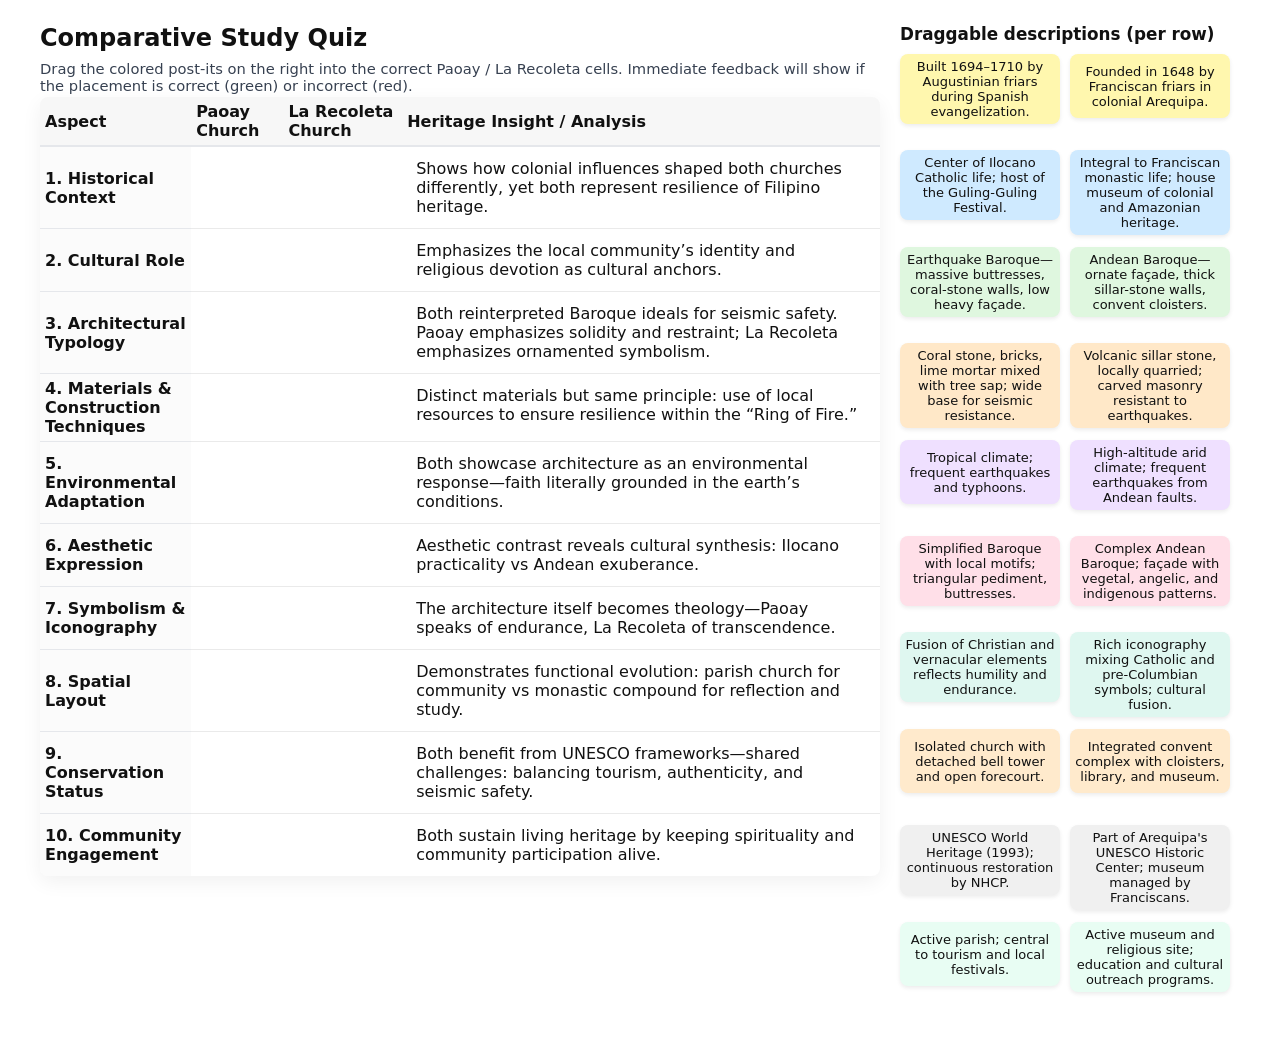
==== comparative_table.html @ d10fb911 "Adjust padding and margin in comparative_table.html Reduced padding for table headers and post-it no" ====
<!DOCTYPE html>
<html lang="en">
<head>
<meta charset="utf-8" />
<meta name="viewport" content="width=device-width,initial-scale=1" />
<title>Comparative Study — Drag & Drop Quiz</title>
<style>
  :root{
    --bg: #ffffff;
    --accent: #007bff;
    --success: #22c55e33;
    --error: #ef444433;
  }
  *{box-sizing:border-box}
  body{font-family: 'Inter', system-ui, -apple-system, 'Segoe UI', Roboto, 'Helvetica Neue', Arial; background:var(--bg); margin:0; padding:24px; color:#111}

  .wrap{max-width:1200px;margin:0 auto;display:flex;gap:20px;align-items:flex-start}

  /* TABLE column */
  .table-panel{flex:1}
  table{width:100%;border-collapse:collapse;background:#fff;border-radius:8px;overflow:hidden;box-shadow:0 6px 20px rgba(0,0,0,0.06)}
  thead th{background:#f7f7f7;padding:5px 5px;text-align:left;border-bottom:2px solid #e5e7eb}
  tbody th{background:#fbfbfb;padding:5px 5px;border-top:1px solid #e5e7eb;text-align:left;width:18%}
  td{padding:12px 14px;min-height:84px;border-top:1px solid #eaeaea;vertical-align:top;position:relative}
  td.dropzone{background:transparent}

  /* hover / result states */
  td.dropzone.hover{outline:3px dashed var(--accent)}
  td.dropzone.correct{outline:4px solid rgba(34,197,94,0.18);background:#ecfdf5}
  td.dropzone.incorrect{outline:4px solid rgba(239,68,68,0.12);background:#fff1f2}

  /* Post-it column */
  .postits-panel{width:340px}
  .postits-panel h3{margin:0 0 10px 0;font-size:1.05rem}
  .postit-row{display:flex;gap:10px;align-items:flex-start;margin-bottom:12px;min-height:84px}

  .postit{
    width:160px;min-height:64px;padding:5px;border-radius:8px;box-shadow:0 2px 4px rgba(0,0,0,0.08);cursor:grab;user-select:none;display:flex;align-items:center;justify-content:center;text-align:center;font-size:13px;transition:transform 150ms ease, box-shadow 150ms ease
  }
  .postit:active{cursor:grabbing}
  .postit.locked{opacity:0.9;cursor:default;box-shadow:0 2px 6px rgba(0,0,0,0.06)}

  /* colors per row */
  .c-1{background:#fff7ae}
  .c-2{background:#cfeaff}
  .c-3{background:#dff7df}
  .c-4{background:#ffe8c8}
  .c-5{background:#efe0ff}
  .c-6{background:#ffdfe8}
  .c-7{background:#dff7f0}
  .c-8{background:#ffeacc}
  .c-9{background:#f0f0f0}
  .c-10{background:#e8fdf3}

  /* tilted look: keep slight rotation preserved when moved */
  .postit[data-rot]{transform: rotate(var(--rot, 0deg))}

  /* small helper */
  .note{font-size:0.92rem;color:#374151;margin-bottom:3px}

  @media (max-width:980px){.wrap{flex-direction:column}.postits-panel{width:100%}}
</style>
</head>
<body>
  <div class="wrap">

    <div class="table-panel">
      <h2 style="margin:0 0 8px">Comparative Study Quiz</h2>
      <div class="note">Drag the colored post-its on the right into the correct Paoay / La Recoleta cells. Immediate feedback will show if the placement is correct (green) or incorrect (red).</div>

      <table aria-label="Comparative study quiz">
        <thead>
          <tr>
            <th>Aspect</th>
            <th>Paoay Church</th>
            <th>La Recoleta Church</th>
            <th>Heritage Insight / Analysis</th>
          </tr>
        </thead>
        <tbody>
          <tr>
            <th scope="row">1. Historical Context</th>
            <td class="dropzone" data-accept="Built 1694–1710 by Augustinian friars during Spanish evangelization."></td>
            <td class="dropzone" data-accept="Founded in 1648 by Franciscan friars in colonial Arequipa."></td>
            <td>Shows how colonial influences shaped both churches differently, yet both represent resilience of Filipino heritage.</td>
          </tr>

          <tr>
            <th scope="row">2. Cultural Role</th>
            <td class="dropzone" data-accept="Center of Ilocano Catholic life; host of the Guling-Guling Festival."></td>
            <td class="dropzone" data-accept="Integral to Franciscan monastic life; house museum of colonial and Amazonian heritage."></td>
            <td>Emphasizes the local community’s identity and religious devotion as cultural anchors.</td>
          </tr>

          <tr>
            <th scope="row">3. Architectural Typology</th>
            <td class="dropzone" data-accept="Earthquake Baroque—massive buttresses, coral-stone walls, low heavy façade."></td>
            <td class="dropzone" data-accept="Andean Baroque—ornate façade, thick sillar-stone walls, convent cloisters."></td>
            <td>Both reinterpreted Baroque ideals for seismic safety. Paoay emphasizes solidity and restraint; La Recoleta emphasizes ornamented symbolism.</td>
          </tr>

          <tr>
            <th scope="row">4. Materials & Construction Techniques</th>
            <td class="dropzone" data-accept="Coral stone, bricks, lime mortar mixed with tree sap; wide base for seismic resistance."></td>
            <td class="dropzone" data-accept="Volcanic sillar stone, locally quarried; carved masonry resistant to earthquakes."></td>
            <td>Distinct materials but same principle: use of local resources to ensure resilience within the “Ring of Fire.”</td>
          </tr>

          <tr>
            <th scope="row">5. Environmental Adaptation</th>
            <td class="dropzone" data-accept="Tropical climate; frequent earthquakes and typhoons."></td>
            <td class="dropzone" data-accept="High-altitude arid climate; frequent earthquakes from Andean faults."></td>
            <td>Both showcase architecture as an environmental response—faith literally grounded in the earth’s conditions.</td>
          </tr>

          <tr>
            <th scope="row">6. Aesthetic Expression</th>
            <td class="dropzone" data-accept="Simplified Baroque with local motifs; triangular pediment, buttresses."></td>
            <td class="dropzone" data-accept="Complex Andean Baroque; façade with vegetal, angelic, and indigenous patterns."></td>
            <td>Aesthetic contrast reveals cultural synthesis: Ilocano practicality vs Andean exuberance.</td>
          </tr>

          <tr>
            <th scope="row">7. Symbolism & Iconography</th>
            <td class="dropzone" data-accept="Fusion of Christian and vernacular elements reflects humility and endurance."></td>
            <td class="dropzone" data-accept="Rich iconography mixing Catholic and pre-Columbian symbols; cultural fusion."></td>
            <td>The architecture itself becomes theology—Paoay speaks of endurance, La Recoleta of transcendence.</td>
          </tr>

          <tr>
            <th scope="row">8. Spatial Layout</th>
            <td class="dropzone" data-accept="Isolated church with detached bell tower and open forecourt."></td>
            <td class="dropzone" data-accept="Integrated convent complex with cloisters, library, and museum."></td>
            <td>Demonstrates functional evolution: parish church for community vs monastic compound for reflection and study.</td>
          </tr>

          <tr>
            <th scope="row">9. Conservation Status</th>
            <td class="dropzone" data-accept="UNESCO World Heritage (1993); continuous restoration by NHCP."></td>
            <td class="dropzone" data-accept="Part of Arequipa's UNESCO Historic Center; museum managed by Franciscans."></td>
            <td>Both benefit from UNESCO frameworks—shared challenges: balancing tourism, authenticity, and seismic safety.</td>
          </tr>

          <tr>
            <th scope="row">10. Community Engagement</th>
            <td class="dropzone" data-accept="Active parish; central to tourism and local festivals."></td>
            <td class="dropzone" data-accept="Active museum and religious site; education and cultural outreach programs."></td>
            <td>Both sustain living heritage by keeping spirituality and community participation alive.</td>
          </tr>

        </tbody>
      </table>
    </div>

    <aside class="postits-panel">
      <h3>Draggable descriptions (per row)</h3>

      <!-- For alignment we create a postit-row per table row. Each contains two post-its. -->

      <div class="postit-row" data-row="1">
        <div class="postit c-1" draggable="true" data-target="Built 1694–1710 by Augustinian friars during Spanish evangelization." style="--rot:-3deg">Built 1694–1710 by Augustinian friars during Spanish evangelization.</div>
        <div class="postit c-1" draggable="true" data-target="Founded in 1648 by Franciscan friars in colonial Arequipa." style="--rot:2.5deg">Founded in 1648 by Franciscan friars in colonial Arequipa.</div>
      </div>

      <div class="postit-row" data-row="2">
        <div class="postit c-2" draggable="true" data-target="Center of Ilocano Catholic life; host of the Guling-Guling Festival." style="--rot:1.8deg">Center of Ilocano Catholic life; host of the Guling-Guling Festival.</div>
        <div class="postit c-2" draggable="true" data-target="Integral to Franciscan monastic life; house museum of colonial and Amazonian heritage." style="--rot:-2deg">Integral to Franciscan monastic life; house museum of colonial and Amazonian heritage.</div>
      </div>

      <div class="postit-row" data-row="3">
        <div class="postit c-3" draggable="true" data-target="Earthquake Baroque—massive buttresses, coral-stone walls, low heavy façade." style="--rot:-1.5deg">Earthquake Baroque—massive buttresses, coral-stone walls, low heavy façade.</div>
        <div class="postit c-3" draggable="true" data-target="Andean Baroque—ornate façade, thick sillar-stone walls, convent cloisters." style="--rot:2deg">Andean Baroque—ornate façade, thick sillar-stone walls, convent cloisters.</div>
      </div>

      <div class="postit-row" data-row="4">
        <div class="postit c-4" draggable="true" data-target="Coral stone, bricks, lime mortar mixed with tree sap; wide base for seismic resistance." style="--rot:2deg">Coral stone, bricks, lime mortar mixed with tree sap; wide base for seismic resistance.</div>
        <div class="postit c-4" draggable="true" data-target="Volcanic sillar stone, locally quarried; carved masonry resistant to earthquakes." style="--rot:-2.5deg">Volcanic sillar stone, locally quarried; carved masonry resistant to earthquakes.</div>
      </div>

      <div class="postit-row" data-row="5">
        <div class="postit c-5" draggable="true" data-target="Tropical climate; frequent earthquakes and typhoons." style="--rot:-2deg">Tropical climate; frequent earthquakes and typhoons.</div>
        <div class="postit c-5" draggable="true" data-target="High-altitude arid climate; frequent earthquakes from Andean faults." style="--rot:1.2deg">High-altitude arid climate; frequent earthquakes from Andean faults.</div>
      </div>

      <div class="postit-row" data-row="6">
        <div class="postit c-6" draggable="true" data-target="Simplified Baroque with local motifs; triangular pediment, buttresses." style="--rot:1.5deg">Simplified Baroque with local motifs; triangular pediment, buttresses.</div>
        <div class="postit c-6" draggable="true" data-target="Complex Andean Baroque; façade with vegetal, angelic, and indigenous patterns." style="--rot:-1deg">Complex Andean Baroque; façade with vegetal, angelic, and indigenous patterns.</div>
      </div>

      <div class="postit-row" data-row="7">
        <div class="postit c-7" draggable="true" data-target="Fusion of Christian and vernacular elements reflects humility and endurance." style="--rot:2deg">Fusion of Christian and vernacular elements reflects humility and endurance.</div>
        <div class="postit c-7" draggable="true" data-target="Rich iconography mixing Catholic and pre-Columbian symbols; cultural fusion." style="--rot:-2deg">Rich iconography mixing Catholic and pre-Columbian symbols; cultural fusion.</div>
      </div>

      <div class="postit-row" data-row="8">
        <div class="postit c-8" draggable="true" data-target="Isolated church with detached bell tower and open forecourt." style="--rot:-1.75deg">Isolated church with detached bell tower and open forecourt.</div>
        <div class="postit c-8" draggable="true" data-target="Integrated convent complex with cloisters, library, and museum." style="--rot:1.6deg">Integrated convent complex with cloisters, library, and museum.</div>
      </div>

      <div class="postit-row" data-row="9">
        <div class="postit c-9" draggable="true" data-target="UNESCO World Heritage (1993); continuous restoration by NHCP." style="--rot:2deg">UNESCO World Heritage (1993); continuous restoration by NHCP.</div>
        <div class="postit c-9" draggable="true" data-target="Part of Arequipa's UNESCO Historic Center; museum managed by Franciscans." style="--rot:-1.25deg">Part of Arequipa's UNESCO Historic Center; museum managed by Franciscans.</div>
      </div>

      <div class="postit-row" data-row="10">
        <div class="postit c-10" draggable="true" data-target="Active parish; central to tourism and local festivals." style="--rot:-2deg">Active parish; central to tourism and local festivals.</div>
        <div class="postit c-10" draggable="true" data-target="Active museum and religious site; education and cultural outreach programs." style="--rot:1.25deg">Active museum and religious site; education and cultural outreach programs.</div>
      </div>

    </aside>
  </div>

<script>
// drag & drop logic
const postits = Array.from(document.querySelectorAll('.postit'));
const dropzones = Array.from(document.querySelectorAll('td.dropzone'));

// store original parent so wrong answers return
postits.forEach(p => { p.dataset.origin = p.parentElement.getAttribute('data-row'); });

// set rotation style variable
postits.forEach(p => {
  const rot = p.style.getPropertyValue('--rot') || p.getAttribute('style').match(/--rot:([^;]+)deg/)?.[1] || '0';
  p.style.setProperty('--rot', (rot.includes('deg')?rot:rot + 'deg'));
});

postits.forEach(p => {
  p.addEventListener('dragstart', e => {
    if (p.classList.contains('locked')) { e.preventDefault(); return }
    e.dataTransfer.setData('text/plain', p.dataset.target);
    e.dataTransfer.setData('text/id', Array.from(postits).indexOf(p));
    setTimeout(() => p.style.opacity = '0.45', 0);
  });
  p.addEventListener('dragend', () => p.style.opacity = '1');
});

dropzones.forEach(zone => {
  zone.addEventListener('dragover', e => { e.preventDefault(); zone.classList.add('hover'); });
  zone.addEventListener('dragleave', () => zone.classList.remove('hover'));
  zone.addEventListener('drop', e => {
    e.preventDefault();
    zone.classList.remove('hover');

    const payload = e.dataTransfer.getData('text/plain');
    const idx = e.dataTransfer.getData('text/id');
    const dragged = postits[idx];
    if (!dragged) return;

    // check accept match
    const accept = zone.dataset.accept?.trim();
    if (accept && accept === payload.trim()) {
      // correct: snap in and lock
      zone.textContent = '';
      zone.appendChild(dragged);
      dragged.classList.add('locked');
      dragged.setAttribute('draggable', 'false');
      zone.classList.remove('incorrect');
      zone.classList.add('correct');

      // keep rotation
      dragged.style.transform = getComputedStyle(dragged).getPropertyValue('transform');

    } else {
      // incorrect: flash red then return
      zone.classList.add('incorrect');
      setTimeout(() => zone.classList.remove('incorrect'), 800);

      // return dragged to original container (postit-row)
      const originRow = document.querySelector('.postit-row[data-row="' + dragged.dataset.origin + '"]');
      if (originRow) originRow.appendChild(dragged);
    }
  });
});
</script>
</body>
</html>
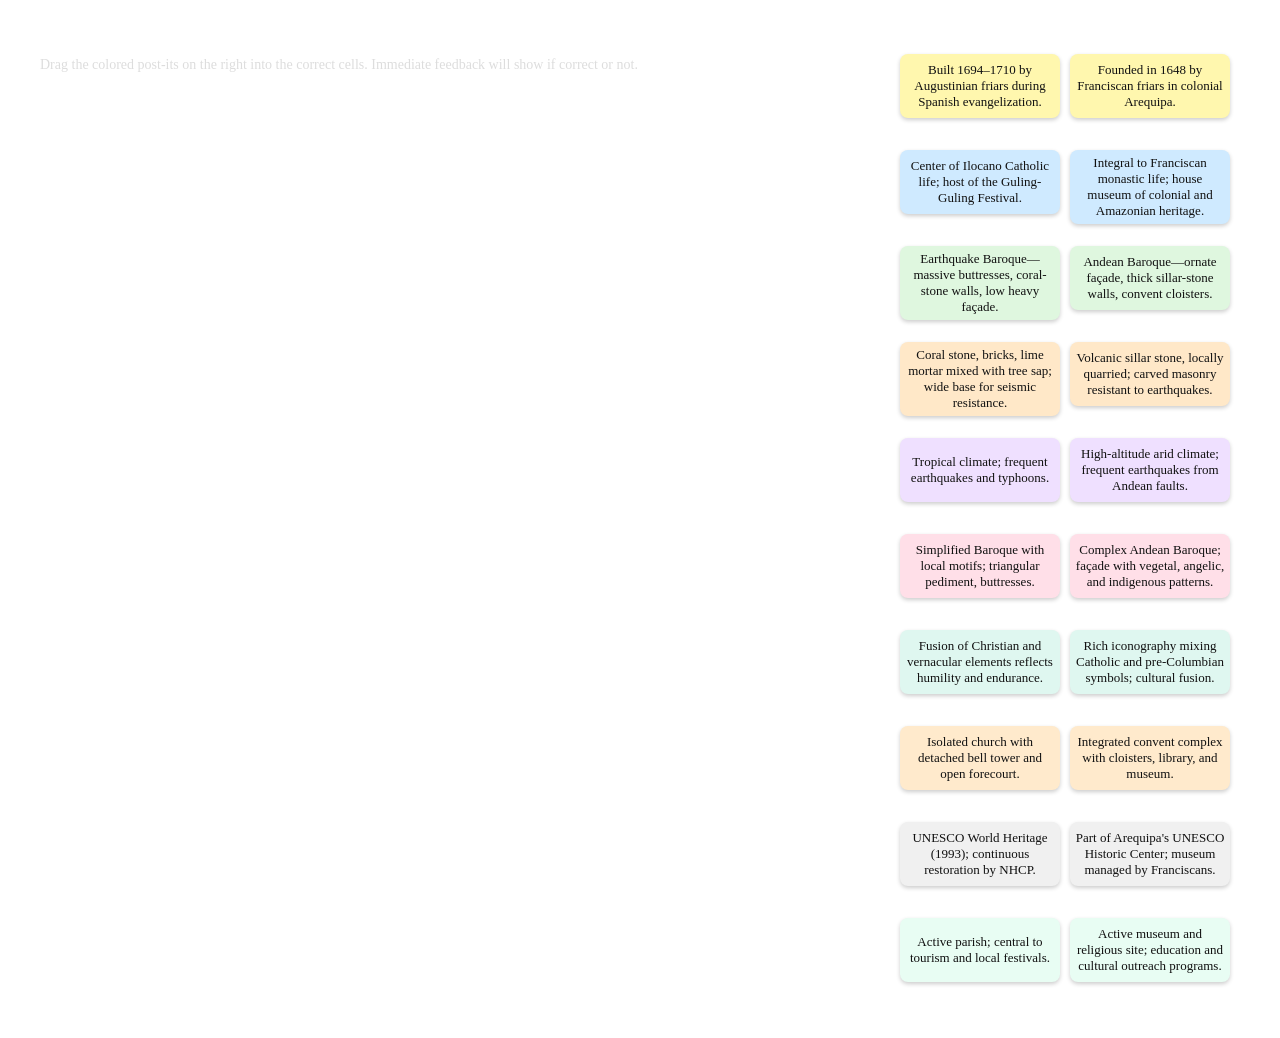
==== commit 17010387: "Update comparative_table.html" ====
--- a/comparative_table.html
+++ b/comparative_table.html
@@ -5,60 +5,120 @@
 <meta name="viewport" content="width=device-width,initial-scale=1" />
 <title>Comparative Study — Drag & Drop Quiz</title>
 <style>
-  :root{
-    --bg: #ffffff;
+  :root {
     --accent: #007bff;
     --success: #22c55e33;
     --error: #ef444433;
   }
-  *{box-sizing:border-box}
-  body{font-family: 'Inter', system-ui, -apple-system, 'Segoe UI', Roboto, 'Helvetica Neue', Arial; background:var(--bg); margin:0; padding:24px; color:#111}
-
-  .wrap{max-width:1200px;margin:0 auto;display:flex;gap:20px;align-items:flex-start}
+  * { box-sizing: border-box; }
+  body {
+    font-family: 'Georgia', 'Times New Roman', serif;
+    background: transparent;
+    margin: 0;
+    padding: 24px;
+    color: #fff;
+    font-size: 14px;
+  }
+
+  .wrap {
+    max-width: 1200px;
+    margin: 0 auto;
+    display: flex;
+    gap: 20px;
+    align-items: flex-start;
+  }
 
   /* TABLE column */
-  .table-panel{flex:1}
-  table{width:100%;border-collapse:collapse;background:#fff;border-radius:8px;overflow:hidden;box-shadow:0 6px 20px rgba(0,0,0,0.06)}
-  thead th{background:#f7f7f7;padding:5px 5px;text-align:left;border-bottom:2px solid #e5e7eb}
-  tbody th{background:#fbfbfb;padding:5px 5px;border-top:1px solid #e5e7eb;text-align:left;width:18%}
-  td{padding:12px 14px;min-height:84px;border-top:1px solid #eaeaea;vertical-align:top;position:relative}
-  td.dropzone{background:transparent}
+  .table-panel { flex: 1; }
+  table {
+    width: 100%;
+    border-collapse: collapse;
+    background: transparent;
+    border-radius: 8px;
+    overflow: hidden;
+    box-shadow: 0 6px 20px rgba(255,255,255,0.1);
+    border: 1px solid rgba(255,255,255,0.2);
+  }
+  thead th {
+    background: rgba(255,255,255,0.08);
+    padding: 5px;
+    text-align: left;
+    border-bottom: 2px solid rgba(255,255,255,0.2);
+  }
+  tbody th {
+    background: rgba(255,255,255,0.05);
+    padding: 5px;
+    border-top: 1px solid rgba(255,255,255,0.2);
+    text-align: left;
+    width: 18%;
+  }
+  td {
+    padding: 12px 14px;
+    min-height: 84px;
+    border-top: 1px solid rgba(255,255,255,0.15);
+    vertical-align: top;
+    position: relative;
+  }
+  td.dropzone { background: transparent; }
 
   /* hover / result states */
-  td.dropzone.hover{outline:3px dashed var(--accent)}
-  td.dropzone.correct{outline:4px solid rgba(34,197,94,0.18);background:#ecfdf5}
-  td.dropzone.incorrect{outline:4px solid rgba(239,68,68,0.12);background:#fff1f2}
+  td.dropzone.hover { outline: 3px dashed var(--accent); }
+  td.dropzone.correct { outline: 3px solid rgba(34,197,94,0.6); background: rgba(34,197,94,0.15); }
+  td.dropzone.incorrect { outline: 3px solid rgba(239,68,68,0.6); background: rgba(239,68,68,0.15); }
 
   /* Post-it column */
-  .postits-panel{width:340px}
-  .postits-panel h3{margin:0 0 10px 0;font-size:1.05rem}
-  .postit-row{display:flex;gap:10px;align-items:flex-start;margin-bottom:12px;min-height:84px}
-
-  .postit{
-    width:160px;min-height:64px;padding:5px;border-radius:8px;box-shadow:0 2px 4px rgba(0,0,0,0.08);cursor:grab;user-select:none;display:flex;align-items:center;justify-content:center;text-align:center;font-size:13px;transition:transform 150ms ease, box-shadow 150ms ease
-  }
-  .postit:active{cursor:grabbing}
-  .postit.locked{opacity:0.9;cursor:default;box-shadow:0 2px 6px rgba(0,0,0,0.06)}
+  .postits-panel { width: 340px; }
+  .postits-panel h3 { margin: 0 0 10px 0; font-size: 1.05rem; }
+  .postit-row { display: flex; gap: 10px; align-items: flex-start; margin-bottom: 12px; min-height: 84px; }
+
+  .postit {
+    width: 160px;
+    min-height: 64px;
+    padding: 5px;
+    border-radius: 8px;
+    box-shadow: 0 2px 4px rgba(0,0,0,0.2);
+    cursor: grab;
+    user-select: none;
+    display: flex;
+    align-items: center;
+    justify-content: center;
+    text-align: center;
+    font-size: 13px;
+    transition: transform 150ms ease, box-shadow 150ms ease;
+    color: #111;
+  }
+  .postit:active { cursor: grabbing; }
+  .postit.locked { opacity: 0.9; cursor: default; box-shadow: 0 2px 6px rgba(0,0,0,0.06); }
 
   /* colors per row */
-  .c-1{background:#fff7ae}
-  .c-2{background:#cfeaff}
-  .c-3{background:#dff7df}
-  .c-4{background:#ffe8c8}
-  .c-5{background:#efe0ff}
-  .c-6{background:#ffdfe8}
-  .c-7{background:#dff7f0}
-  .c-8{background:#ffeacc}
-  .c-9{background:#f0f0f0}
-  .c-10{background:#e8fdf3}
-
-  /* tilted look: keep slight rotation preserved when moved */
-  .postit[data-rot]{transform: rotate(var(--rot, 0deg))}
-
-  /* small helper */
-  .note{font-size:0.92rem;color:#374151;margin-bottom:3px}
-
-  @media (max-width:980px){.wrap{flex-direction:column}.postits-panel{width:100%}}
+  .c-1 { background: #fff7ae; }
+  .c-2 { background: #cfeaff; }
+  .c-3 { background: #dff7df; }
+  .c-4 { background: #ffe8c8; }
+  .c-5 { background: #efe0ff; }
+  .c-6 { background: #ffdfe8; }
+  .c-7 { background: #dff7f0; }
+  .c-8 { background: #ffeacc; }
+  .c-9 { background: #f0f0f0; }
+  .c-10 { background: #e8fdf3; }
+
+  /* tilted look */
+  .postit[data-rot] { transform: rotate(var(--rot, 0deg)); }
+
+  /* Reset Button */
+  .reset-btn {
+    background: rgba(255,255,255,0.1);
+    color: #fff;
+    border: 1px solid rgba(255,255,255,0.4);
+    border-radius: 6px;
+    padding: 8px 14px;
+    cursor: pointer;
+    margin-bottom: 16px;
+    transition: background 0.2s;
+  }
+  .reset-btn:hover { background: rgba(255,255,255,0.2); }
+
+  @media (max-width:980px){ .wrap { flex-direction: column; } .postits-panel { width: 100%; } }
 </style>
 </head>
 <body>
@@ -66,7 +126,7 @@
 
     <div class="table-panel">
       <h2 style="margin:0 0 8px">Comparative Study Quiz</h2>
-      <div class="note">Drag the colored post-its on the right into the correct Paoay / La Recoleta cells. Immediate feedback will show if the placement is correct (green) or incorrect (red).</div>
+      <div class="note" style="color:#ddd;margin-bottom:10px;">Drag the colored post-its on the right into the correct cells. Immediate feedback will show if correct or not.</div>
 
       <table aria-label="Comparative study quiz">
         <thead>
@@ -79,84 +139,74 @@
         </thead>
         <tbody>
           <tr>
-            <th scope="row">1. Historical Context</th>
+            <th>1. Historical Context</th>
             <td class="dropzone" data-accept="Built 1694–1710 by Augustinian friars during Spanish evangelization."></td>
             <td class="dropzone" data-accept="Founded in 1648 by Franciscan friars in colonial Arequipa."></td>
             <td>Shows how colonial influences shaped both churches differently, yet both represent resilience of Filipino heritage.</td>
           </tr>
-
-          <tr>
-            <th scope="row">2. Cultural Role</th>
+          <tr>
+            <th>2. Cultural Role</th>
             <td class="dropzone" data-accept="Center of Ilocano Catholic life; host of the Guling-Guling Festival."></td>
             <td class="dropzone" data-accept="Integral to Franciscan monastic life; house museum of colonial and Amazonian heritage."></td>
             <td>Emphasizes the local community’s identity and religious devotion as cultural anchors.</td>
           </tr>
-
-          <tr>
-            <th scope="row">3. Architectural Typology</th>
+          <tr>
+            <th>3. Architectural Typology</th>
             <td class="dropzone" data-accept="Earthquake Baroque—massive buttresses, coral-stone walls, low heavy façade."></td>
             <td class="dropzone" data-accept="Andean Baroque—ornate façade, thick sillar-stone walls, convent cloisters."></td>
             <td>Both reinterpreted Baroque ideals for seismic safety. Paoay emphasizes solidity and restraint; La Recoleta emphasizes ornamented symbolism.</td>
           </tr>
-
-          <tr>
-            <th scope="row">4. Materials & Construction Techniques</th>
+          <tr>
+            <th>4. Materials & Construction Techniques</th>
             <td class="dropzone" data-accept="Coral stone, bricks, lime mortar mixed with tree sap; wide base for seismic resistance."></td>
             <td class="dropzone" data-accept="Volcanic sillar stone, locally quarried; carved masonry resistant to earthquakes."></td>
             <td>Distinct materials but same principle: use of local resources to ensure resilience within the “Ring of Fire.”</td>
           </tr>
-
-          <tr>
-            <th scope="row">5. Environmental Adaptation</th>
+          <tr>
+            <th>5. Environmental Adaptation</th>
             <td class="dropzone" data-accept="Tropical climate; frequent earthquakes and typhoons."></td>
             <td class="dropzone" data-accept="High-altitude arid climate; frequent earthquakes from Andean faults."></td>
             <td>Both showcase architecture as an environmental response—faith literally grounded in the earth’s conditions.</td>
           </tr>
-
-          <tr>
-            <th scope="row">6. Aesthetic Expression</th>
+          <tr>
+            <th>6. Aesthetic Expression</th>
             <td class="dropzone" data-accept="Simplified Baroque with local motifs; triangular pediment, buttresses."></td>
             <td class="dropzone" data-accept="Complex Andean Baroque; façade with vegetal, angelic, and indigenous patterns."></td>
             <td>Aesthetic contrast reveals cultural synthesis: Ilocano practicality vs Andean exuberance.</td>
           </tr>
-
-          <tr>
-            <th scope="row">7. Symbolism & Iconography</th>
+          <tr>
+            <th>7. Symbolism & Iconography</th>
             <td class="dropzone" data-accept="Fusion of Christian and vernacular elements reflects humility and endurance."></td>
             <td class="dropzone" data-accept="Rich iconography mixing Catholic and pre-Columbian symbols; cultural fusion."></td>
             <td>The architecture itself becomes theology—Paoay speaks of endurance, La Recoleta of transcendence.</td>
           </tr>
-
-          <tr>
-            <th scope="row">8. Spatial Layout</th>
+          <tr>
+            <th>8. Spatial Layout</th>
             <td class="dropzone" data-accept="Isolated church with detached bell tower and open forecourt."></td>
             <td class="dropzone" data-accept="Integrated convent complex with cloisters, library, and museum."></td>
             <td>Demonstrates functional evolution: parish church for community vs monastic compound for reflection and study.</td>
           </tr>
-
-          <tr>
-            <th scope="row">9. Conservation Status</th>
+          <tr>
+            <th>9. Conservation Status</th>
             <td class="dropzone" data-accept="UNESCO World Heritage (1993); continuous restoration by NHCP."></td>
             <td class="dropzone" data-accept="Part of Arequipa's UNESCO Historic Center; museum managed by Franciscans."></td>
             <td>Both benefit from UNESCO frameworks—shared challenges: balancing tourism, authenticity, and seismic safety.</td>
           </tr>
-
-          <tr>
-            <th scope="row">10. Community Engagement</th>
+          <tr>
+            <th>10. Community Engagement</th>
             <td class="dropzone" data-accept="Active parish; central to tourism and local festivals."></td>
             <td class="dropzone" data-accept="Active museum and religious site; education and cultural outreach programs."></td>
             <td>Both sustain living heritage by keeping spirituality and community participation alive.</td>
           </tr>
-
         </tbody>
       </table>
+
+      <button class="reset-btn" id="resetBtn">Reset Post-its</button>
     </div>
 
     <aside class="postits-panel">
-      <h3>Draggable descriptions (per row)</h3>
-
-      <!-- For alignment we create a postit-row per table row. Each contains two post-its. -->
-
+      <h3>Draggable Descriptions</h3>
+      
       <div class="postit-row" data-row="1">
         <div class="postit c-1" draggable="true" data-target="Built 1694–1710 by Augustinian friars during Spanish evangelization." style="--rot:-3deg">Built 1694–1710 by Augustinian friars during Spanish evangelization.</div>
         <div class="postit c-1" draggable="true" data-target="Founded in 1648 by Franciscan friars in colonial Arequipa." style="--rot:2.5deg">Founded in 1648 by Franciscan friars in colonial Arequipa.</div>
@@ -211,19 +261,13 @@
   </div>
 
 <script>
-// drag & drop logic
 const postits = Array.from(document.querySelectorAll('.postit'));
 const dropzones = Array.from(document.querySelectorAll('td.dropzone'));
-
-// store original parent so wrong answers return
-postits.forEach(p => { p.dataset.origin = p.parentElement.getAttribute('data-row'); });
-
-// set rotation style variable
+postits.forEach(p => p.dataset.origin = p.parentElement.getAttribute('data-row'));
 postits.forEach(p => {
   const rot = p.style.getPropertyValue('--rot') || p.getAttribute('style').match(/--rot:([^;]+)deg/)?.[1] || '0';
-  p.style.setProperty('--rot', (rot.includes('deg')?rot:rot + 'deg'));
+  p.style.setProperty('--rot', (rot.includes('deg') ? rot : rot + 'deg'));
 });
-
 postits.forEach(p => {
   p.addEventListener('dragstart', e => {
     if (p.classList.contains('locked')) { e.preventDefault(); return }
@@ -233,44 +277,39 @@
   });
   p.addEventListener('dragend', () => p.style.opacity = '1');
 });
-
 dropzones.forEach(zone => {
   zone.addEventListener('dragover', e => { e.preventDefault(); zone.classList.add('hover'); });
   zone.addEventListener('dragleave', () => zone.classList.remove('hover'));
   zone.addEventListener('drop', e => {
-    e.preventDefault();
-    zone.classList.remove('hover');
-
+    e.preventDefault(); zone.classList.remove('hover');
     const payload = e.dataTransfer.getData('text/plain');
     const idx = e.dataTransfer.getData('text/id');
     const dragged = postits[idx];
     if (!dragged) return;
-
-    // check accept match
     const accept = zone.dataset.accept?.trim();
     if (accept && accept === payload.trim()) {
-      // correct: snap in and lock
-      zone.textContent = '';
-      zone.appendChild(dragged);
-      dragged.classList.add('locked');
-      dragged.setAttribute('draggable', 'false');
-      zone.classList.remove('incorrect');
-      zone.classList.add('correct');
-
-      // keep rotation
-      dragged.style.transform = getComputedStyle(dragged).getPropertyValue('transform');
-
+      zone.textContent = ''; zone.appendChild(dragged);
+      dragged.classList.add('locked'); dragged.draggable = false;
+      zone.classList.remove('incorrect'); zone.classList.add('correct');
     } else {
-      // incorrect: flash red then return
       zone.classList.add('incorrect');
       setTimeout(() => zone.classList.remove('incorrect'), 800);
-
-      // return dragged to original container (postit-row)
       const originRow = document.querySelector('.postit-row[data-row="' + dragged.dataset.origin + '"]');
       if (originRow) originRow.appendChild(dragged);
     }
   });
 });
+
+// RESET BUTTON
+document.getElementById('resetBtn').addEventListener('click', () => {
+  dropzones.forEach(z => { z.classList.remove('correct','incorrect'); });
+  postits.forEach(p => {
+    p.classList.remove('locked');
+    p.draggable = true;
+    const originRow = document.querySelector('.postit-row[data-row="' + p.dataset.origin + '"]');
+    if (originRow) originRow.appendChild(p);
+  });
+});
 </script>
 </body>
 </html>
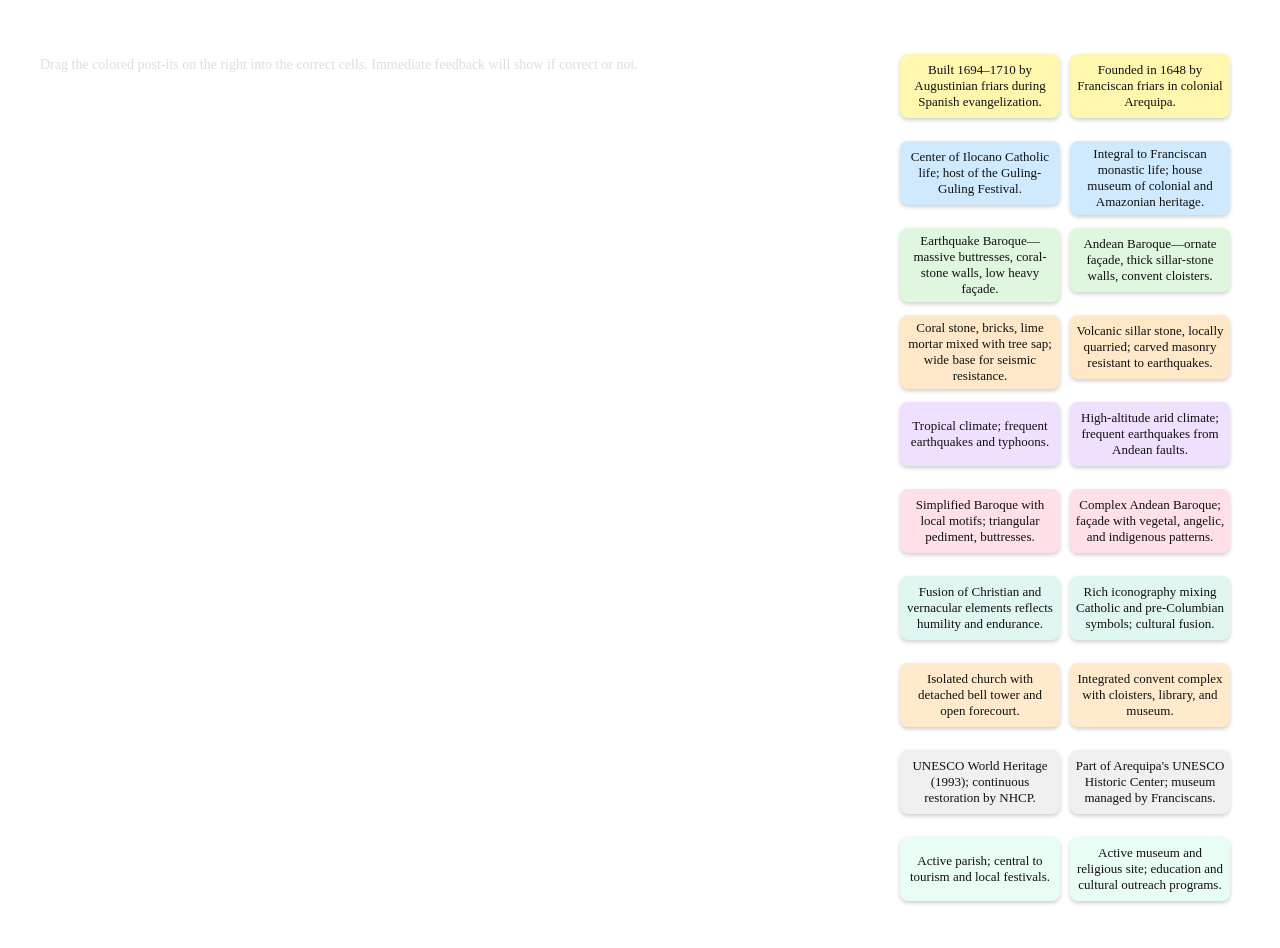
==== commit 328ed0a1: "Update comparative_table.html" ====
--- a/comparative_table.html
+++ b/comparative_table.html
@@ -69,7 +69,7 @@
   /* Post-it column */
   .postits-panel { width: 340px; }
   .postits-panel h3 { margin: 0 0 10px 0; font-size: 1.05rem; }
-  .postit-row { display: flex; gap: 10px; align-items: flex-start; margin-bottom: 12px; min-height: 84px; }
+  .postit-row { display: flex; gap: 10px; align-items: flex-start; margin-bottom: 3px; min-height: 84px; }
 
   .postit {
     width: 160px;
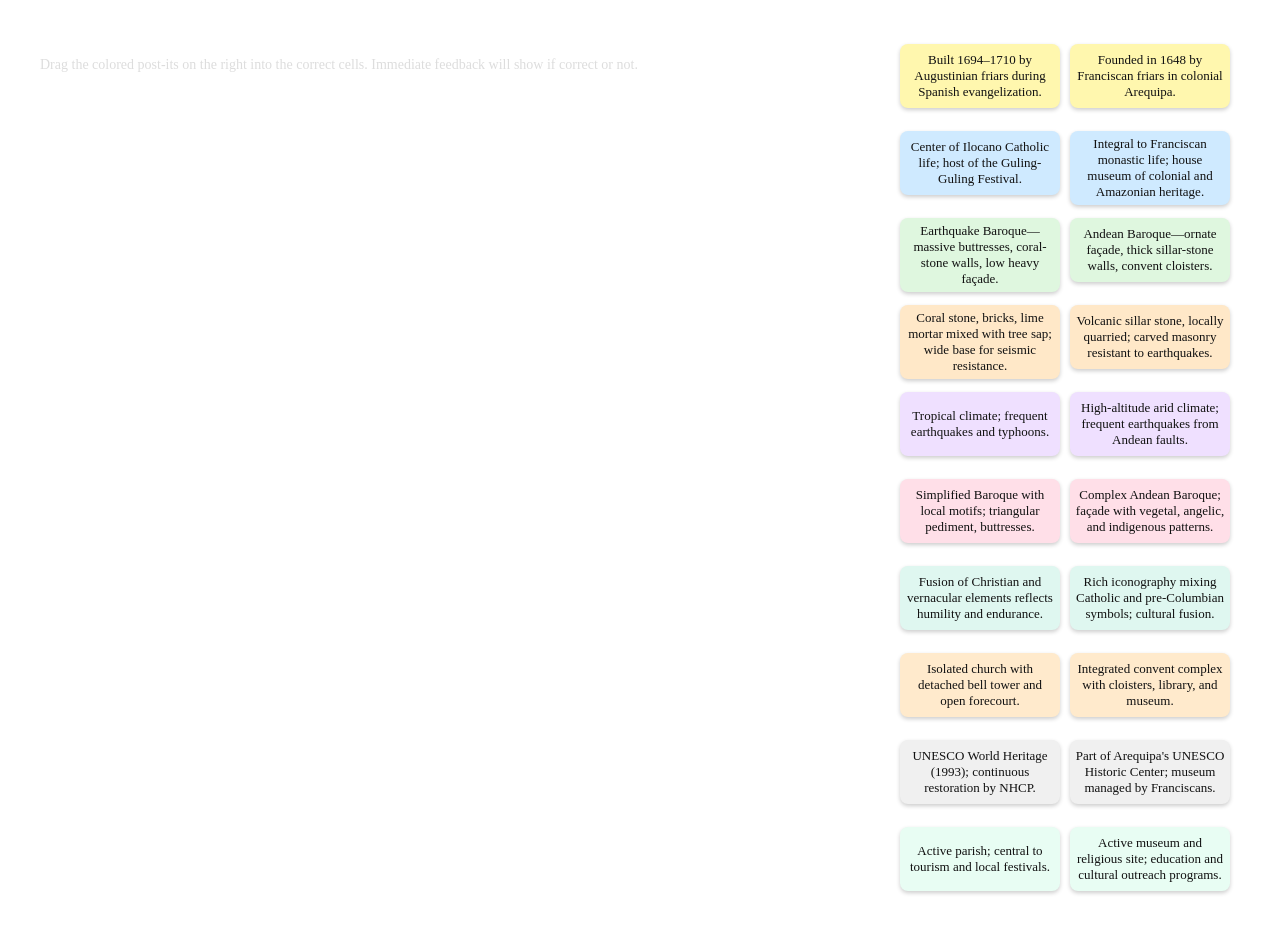
==== commit 2b78b2af: "Adjust margin for postits-panel header" ====
--- a/comparative_table.html
+++ b/comparative_table.html
@@ -68,7 +68,7 @@
 
   /* Post-it column */
   .postits-panel { width: 340px; }
-  .postits-panel h3 { margin: 0 0 10px 0; font-size: 1.05rem; }
+  .postits-panel h3 { margin: 0 0 0px 0; font-size: 1.05rem; }
   .postit-row { display: flex; gap: 10px; align-items: flex-start; margin-bottom: 3px; min-height: 84px; }
 
   .postit {
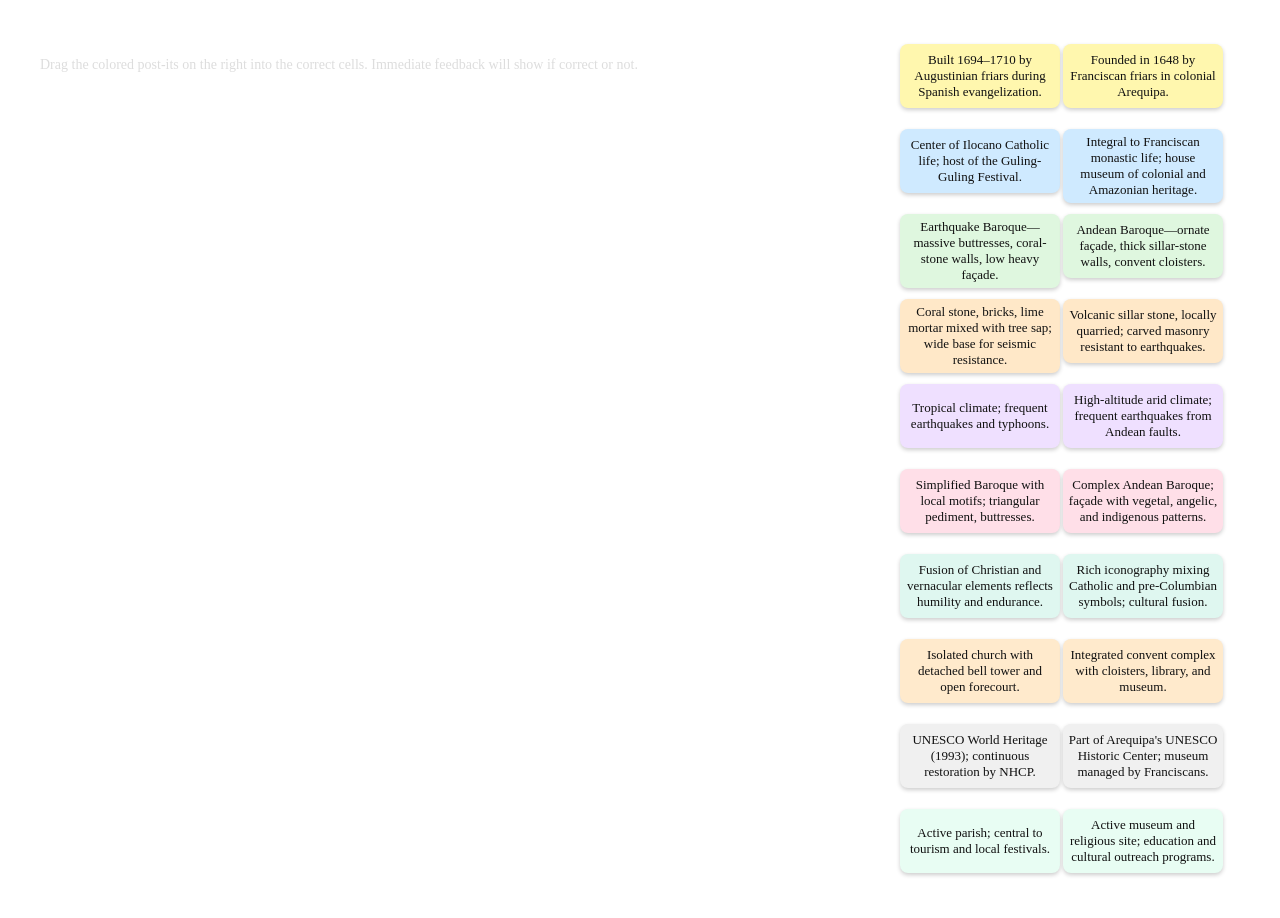
==== commit eb567f08: "Adjust layout gaps and post-it row styles Reduced gaps in layout and adjusted post-it row spacing." ====
--- a/comparative_table.html
+++ b/comparative_table.html
@@ -24,7 +24,7 @@
     max-width: 1200px;
     margin: 0 auto;
     display: flex;
-    gap: 20px;
+    gap: 10px;
     align-items: flex-start;
   }
 
@@ -69,7 +69,7 @@
   /* Post-it column */
   .postits-panel { width: 340px; }
   .postits-panel h3 { margin: 0 0 0px 0; font-size: 1.05rem; }
-  .postit-row { display: flex; gap: 10px; align-items: flex-start; margin-bottom: 3px; min-height: 84px; }
+  .postit-row { display: flex; gap: 3px; align-items: flex-start; margin-bottom: 1px; min-height: 84px; }
 
   .postit {
     width: 160px;
@@ -128,6 +128,8 @@
       <h2 style="margin:0 0 8px">Comparative Study Quiz</h2>
       <div class="note" style="color:#ddd;margin-bottom:10px;">Drag the colored post-its on the right into the correct cells. Immediate feedback will show if correct or not.</div>
 
+      <button class="reset-btn" id="resetBtn">Reset Post-its</button>
+      
       <table aria-label="Comparative study quiz">
         <thead>
           <tr>
@@ -201,7 +203,6 @@
         </tbody>
       </table>
 
-      <button class="reset-btn" id="resetBtn">Reset Post-its</button>
     </div>
 
     <aside class="postits-panel">
